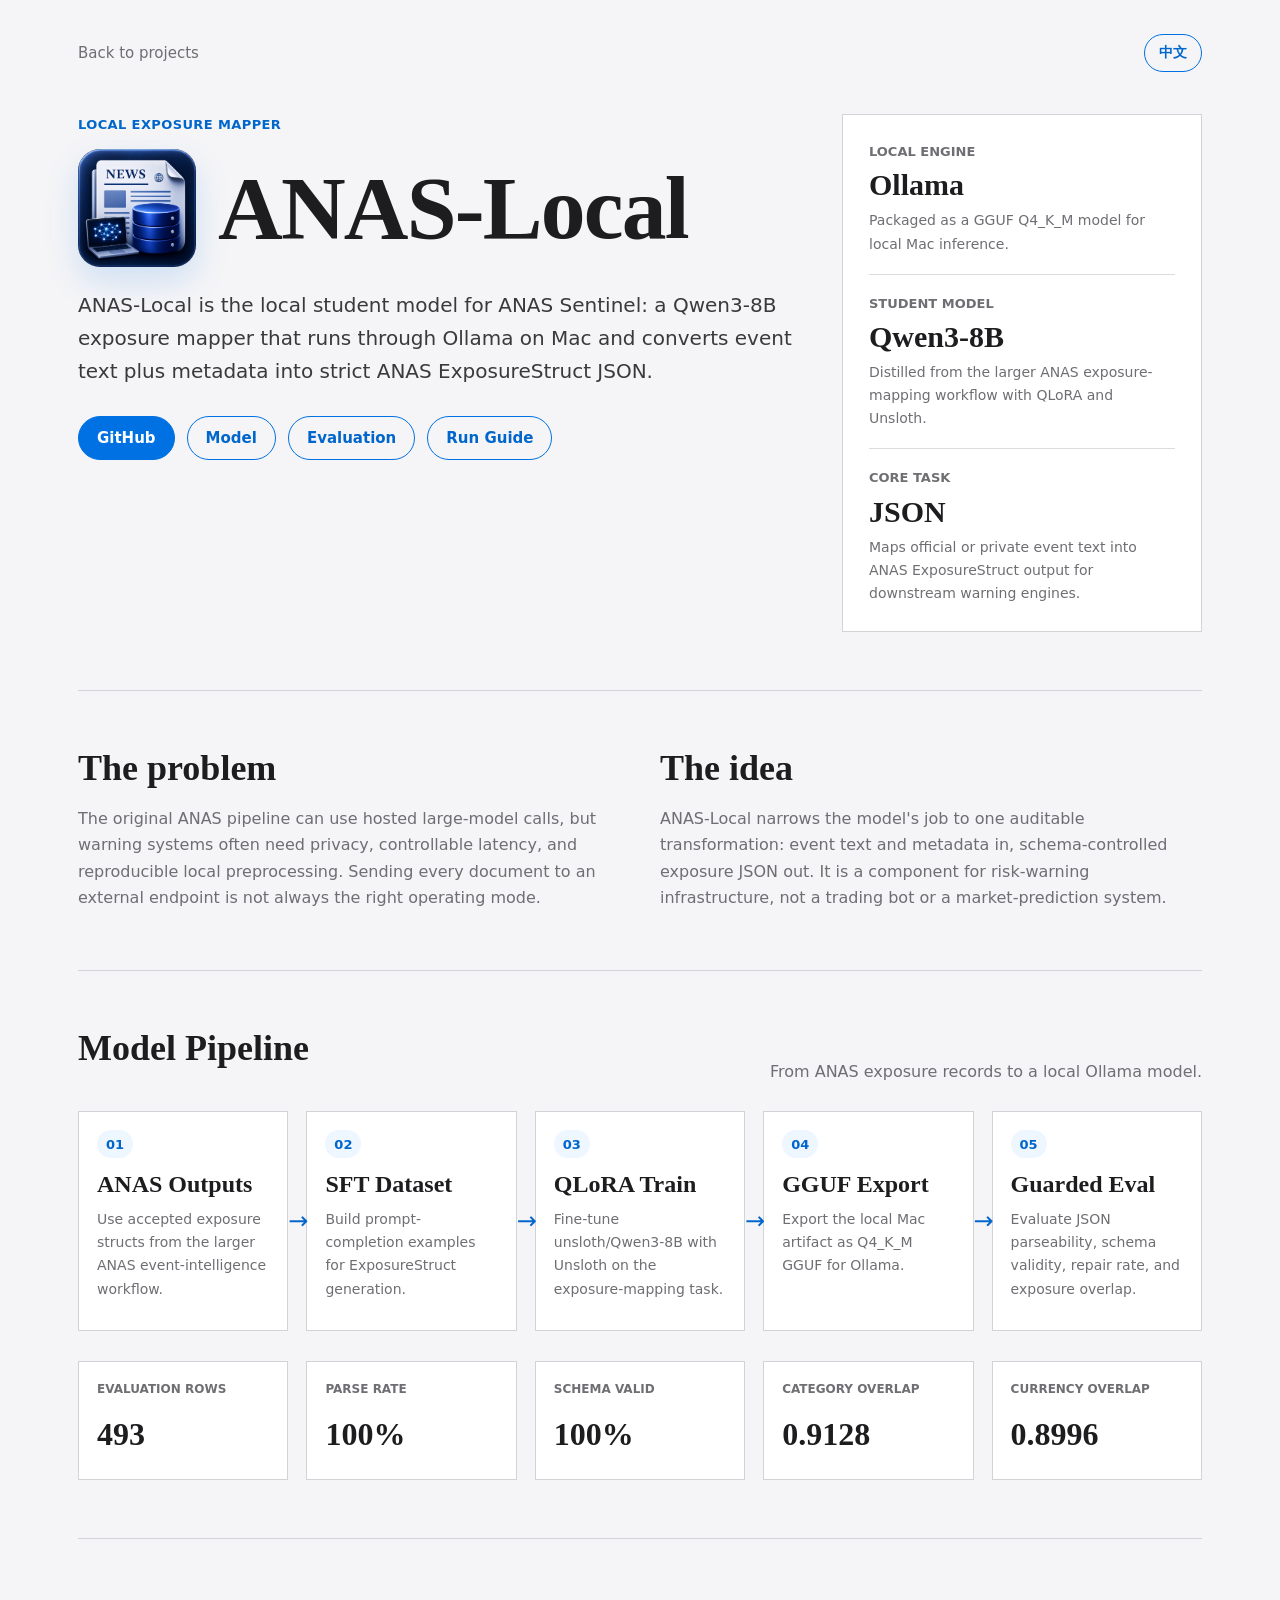
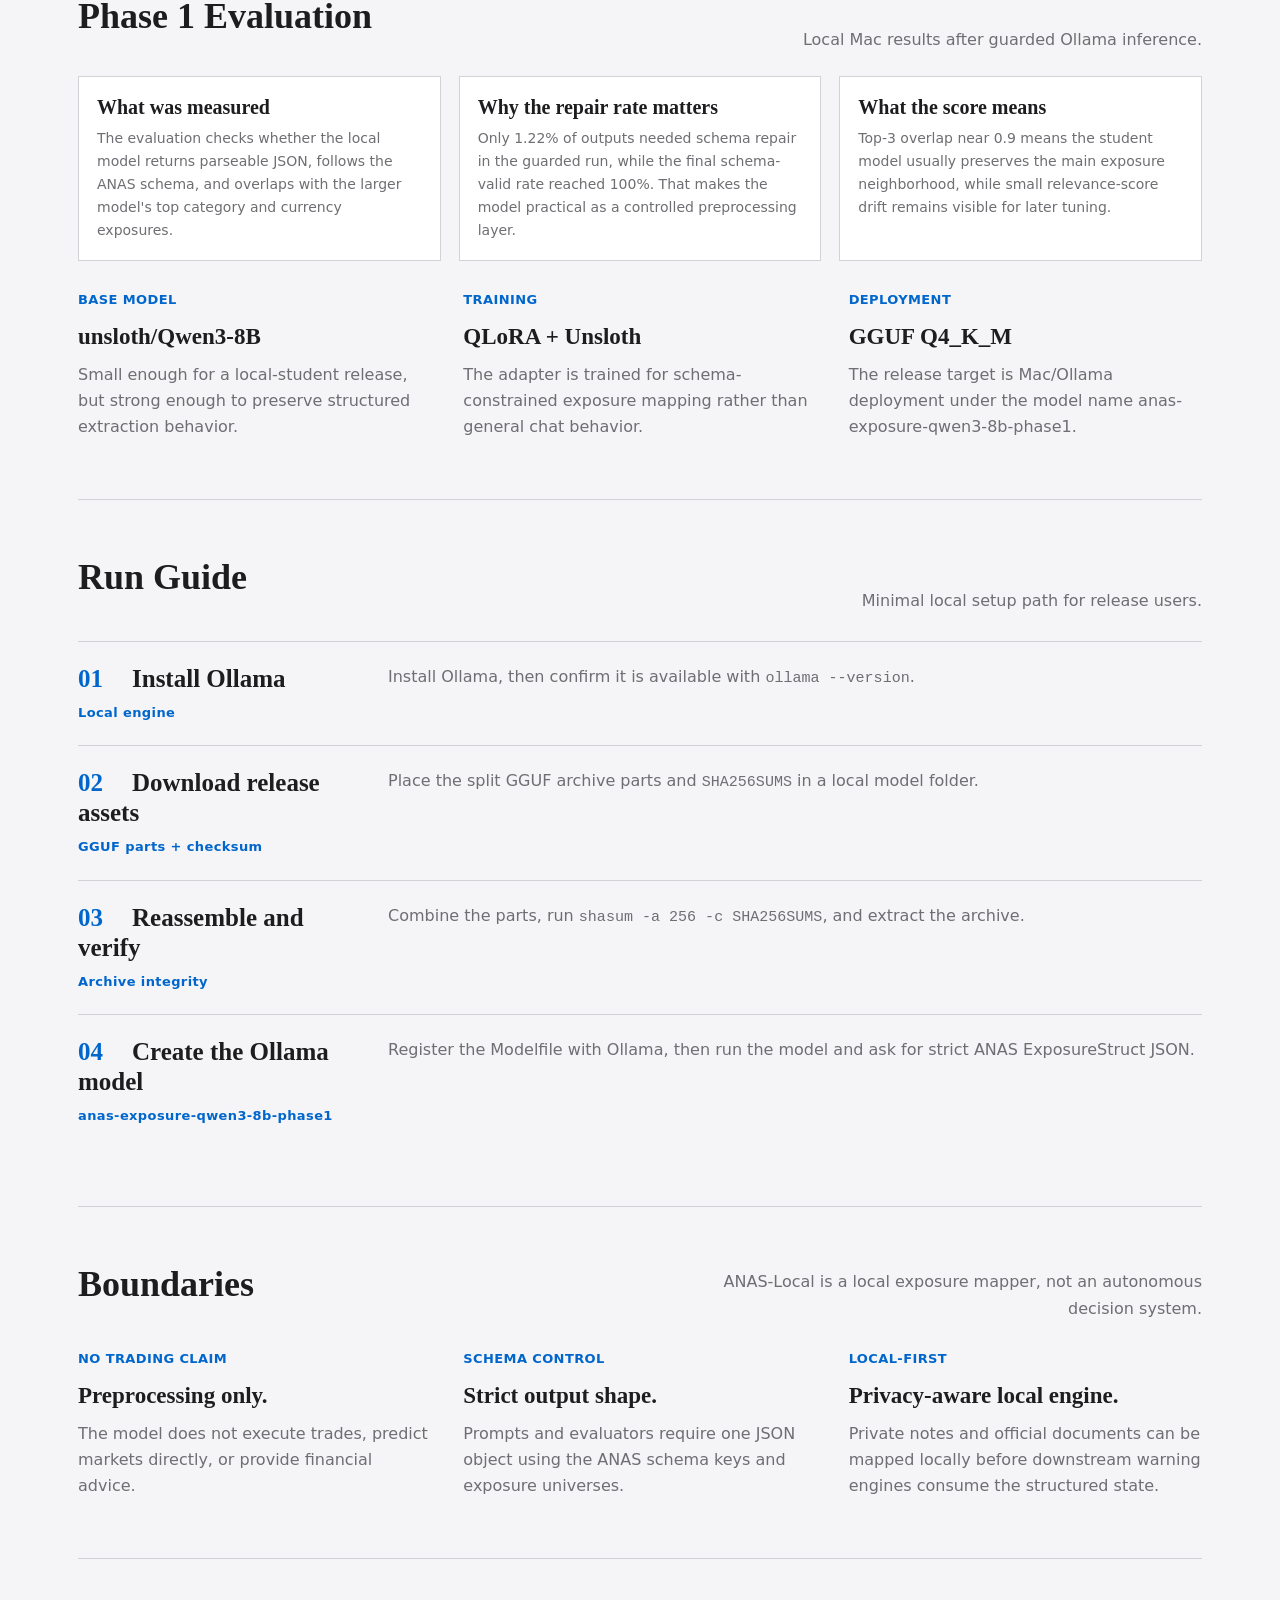
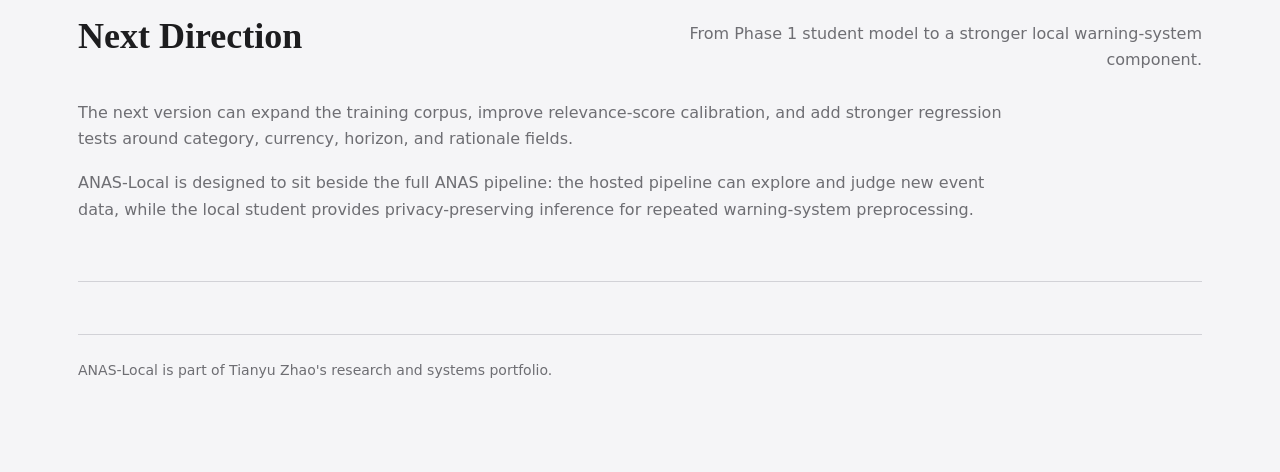
==== ANAS-Local/index.html @ 867d89ba "Initial personal site" ====
<!DOCTYPE html>
<html lang="en">
<head>
  <meta charset="UTF-8" />
  <meta name="viewport" content="width=device-width, initial-scale=1.0" />
  <title>ANAS-Local | Tianyu Zhao</title>
  <meta
    name="description"
    content="ANAS-Local project presentation: local-first Qwen3-8B exposure mapper, Ollama deployment, GGUF release, and schema-validated ANAS ExposureStruct output."
  />
  <link rel="stylesheet" href="assets/styles.css" />
</head>

<body>
  <main class="page">
    <header class="topbar">
      <a class="back-link" href="../index.html#projects">Back to projects</a>
      <button class="language-toggle" type="button">中文</button>
    </header>

    <section class="hero" id="overview">
      <div class="hero-copy">
        <p class="eyebrow">Local Exposure Mapper</p>
        <div class="brand-lockup">
          <img class="hero-logo" src="Logo.png" alt="ANAS-Local logo" />
          <h1>ANAS-Local</h1>
        </div>
        <p class="lead">
          ANAS-Local is the local student model for ANAS Sentinel: a Qwen3-8B
          exposure mapper that runs through Ollama on Mac and converts event text
          plus metadata into strict ANAS ExposureStruct JSON.
        </p>
        <div class="actions">
          <a class="button primary" href="https://github.com/TianyuZ-dev/ANAS_Sentinel" target="_blank" rel="noopener noreferrer">GitHub</a>
          <a class="button" href="#model">Model</a>
          <a class="button" href="#evaluation">Evaluation</a>
          <a class="button" href="#run-guide">Run Guide</a>
        </div>
      </div>

      <aside class="hero-panel" aria-label="Project summary">
        <div class="stat">
          <span>Local Engine</span>
          <strong>Ollama</strong>
          <p>Packaged as a GGUF Q4_K_M model for local Mac inference.</p>
        </div>
        <div class="stat">
          <span>Student Model</span>
          <strong>Qwen3-8B</strong>
          <p>Distilled from the larger ANAS exposure-mapping workflow with QLoRA and Unsloth.</p>
        </div>
        <div class="stat">
          <span>Core Task</span>
          <strong>JSON</strong>
          <p>Maps official or private event text into ANAS ExposureStruct output for downstream warning engines.</p>
        </div>
      </aside>
    </section>

    <section class="section feature-band" aria-label="Research problem">
      <article>
        <h2>The problem</h2>
        <p>
          The original ANAS pipeline can use hosted large-model calls, but warning
          systems often need privacy, controllable latency, and reproducible local
          preprocessing. Sending every document to an external endpoint is not
          always the right operating mode.
        </p>
      </article>
      <article>
        <h2>The idea</h2>
        <p>
          ANAS-Local narrows the model's job to one auditable transformation:
          event text and metadata in, schema-controlled exposure JSON out. It is
          a component for risk-warning infrastructure, not a trading bot or a
          market-prediction system.
        </p>
      </article>
    </section>

    <section class="section" id="model">
      <div class="section-header">
        <h2>Model Pipeline</h2>
        <p>From ANAS exposure records to a local Ollama model.</p>
      </div>
      <div class="pipeline-flow" aria-label="ANAS-Local training and release pipeline">
        <article class="pipeline-card" tabindex="0">
          <span class="pipeline-step">01</span>
          <h3>ANAS Outputs</h3>
          <p>Use accepted exposure structs from the larger ANAS event-intelligence workflow.</p>
          <div class="pipeline-detail">Training data starts from structured ANAS v1 outputs rather than raw prediction labels.</div>
        </article>
        <article class="pipeline-card" tabindex="0">
          <span class="pipeline-step">02</span>
          <h3>SFT Dataset</h3>
          <p>Build prompt-completion examples for ExposureStruct generation.</p>
          <div class="pipeline-detail">The dataset teaches the student model the ANAS schema, category universe, currency proxies, and rationale style.</div>
        </article>
        <article class="pipeline-card" tabindex="0">
          <span class="pipeline-step">03</span>
          <h3>QLoRA Train</h3>
          <p>Fine-tune unsloth/Qwen3-8B with Unsloth on the exposure-mapping task.</p>
          <div class="pipeline-detail">The LoRA adapter captures the narrow event-to-exposure behavior without retraining a full base model.</div>
        </article>
        <article class="pipeline-card" tabindex="0">
          <span class="pipeline-step">04</span>
          <h3>GGUF Export</h3>
          <p>Export the local Mac artifact as Q4_K_M GGUF for Ollama.</p>
          <div class="pipeline-detail">The release package includes split GGUF archives and SHA256 checksums for reproducible installation.</div>
        </article>
        <article class="pipeline-card" tabindex="0">
          <span class="pipeline-step">05</span>
          <h3>Guarded Eval</h3>
          <p>Evaluate JSON parseability, schema validity, repair rate, and exposure overlap.</p>
          <div class="pipeline-detail">A schema-repair guard keeps malformed local outputs from entering downstream warning logic.</div>
        </article>
      </div>
      <div class="metric-grid" aria-label="Phase 1 local evaluation metrics">
        <article class="metric"><span>Evaluation rows</span><strong>493</strong></article>
        <article class="metric"><span>Parse rate</span><strong>100%</strong></article>
        <article class="metric"><span>Schema valid</span><strong>100%</strong></article>
        <article class="metric"><span>Category overlap</span><strong>0.9128</strong></article>
        <article class="metric"><span>Currency overlap</span><strong>0.8996</strong></article>
      </div>
    </section>

    <section class="section" id="evaluation">
      <div class="section-header">
        <h2>Phase 1 Evaluation</h2>
        <p>Local Mac results after guarded Ollama inference.</p>
      </div>
      <div class="dashboard-description" aria-label="How to read the ANAS-Local evaluation">
        <article>
          <strong>What was measured</strong>
          <p>The evaluation checks whether the local model returns parseable JSON, follows the ANAS schema, and overlaps with the larger model's top category and currency exposures.</p>
        </article>
        <article>
          <strong>Why the repair rate matters</strong>
          <p>Only 1.22% of outputs needed schema repair in the guarded run, while the final schema-valid rate reached 100%. That makes the model practical as a controlled preprocessing layer.</p>
        </article>
        <article>
          <strong>What the score means</strong>
          <p>Top-3 overlap near 0.9 means the student model usually preserves the main exposure neighborhood, while small relevance-score drift remains visible for later tuning.</p>
        </article>
      </div>
      <div class="finding-grid">
        <article>
          <p class="tag">Base model</p>
          <h3>unsloth/Qwen3-8B</h3>
          <p>Small enough for a local-student release, but strong enough to preserve structured extraction behavior.</p>
        </article>
        <article>
          <p class="tag">Training</p>
          <h3>QLoRA + Unsloth</h3>
          <p>The adapter is trained for schema-constrained exposure mapping rather than general chat behavior.</p>
        </article>
        <article>
          <p class="tag">Deployment</p>
          <h3>GGUF Q4_K_M</h3>
          <p>The release target is Mac/Ollama deployment under the model name anas-exposure-qwen3-8b-phase1.</p>
        </article>
      </div>
    </section>

    <section class="section case-section" id="run-guide">
      <div class="section-header">
        <h2>Run Guide</h2>
        <p>Minimal local setup path for release users.</p>
      </div>
      <ol class="case-process">
        <li>
          <div>
            <strong>Install Ollama</strong>
            <small>Local engine</small>
          </div>
          <span>Install Ollama, then confirm it is available with <span class="code-pill">ollama --version</span>.</span>
        </li>
        <li>
          <div>
            <strong>Download release assets</strong>
            <small>GGUF parts + checksum</small>
          </div>
          <span>Place the split GGUF archive parts and <span class="code-pill">SHA256SUMS</span> in a local model folder.</span>
        </li>
        <li>
          <div>
            <strong>Reassemble and verify</strong>
            <small>Archive integrity</small>
          </div>
          <span>Combine the parts, run <span class="code-pill">shasum -a 256 -c SHA256SUMS</span>, and extract the archive.</span>
        </li>
        <li>
          <div>
            <strong>Create the Ollama model</strong>
            <small>anas-exposure-qwen3-8b-phase1</small>
          </div>
          <span>Register the Modelfile with Ollama, then run the model and ask for strict ANAS ExposureStruct JSON.</span>
        </li>
      </ol>
    </section>

    <section class="section" id="quality">
      <div class="section-header">
        <h2>Boundaries</h2>
        <p>ANAS-Local is a local exposure mapper, not an autonomous decision system.</p>
      </div>
      <div class="finding-grid">
        <article>
          <p class="tag">No trading claim</p>
          <h3>Preprocessing only.</h3>
          <p>The model does not execute trades, predict markets directly, or provide financial advice.</p>
        </article>
        <article>
          <p class="tag">Schema control</p>
          <h3>Strict output shape.</h3>
          <p>Prompts and evaluators require one JSON object using the ANAS schema keys and exposure universes.</p>
        </article>
        <article>
          <p class="tag">Local-first</p>
          <h3>Privacy-aware local engine.</h3>
          <p>Private notes and official documents can be mapped locally before downstream warning engines consume the structured state.</p>
        </article>
      </div>
    </section>

    <section class="section future-section" id="future">
      <div class="section-header">
        <h2>Next Direction</h2>
        <p>From Phase 1 student model to a stronger local warning-system component.</p>
      </div>
      <div class="future-copy">
        <p>
          The next version can expand the training corpus, improve relevance-score calibration,
          and add stronger regression tests around category, currency, horizon, and rationale fields.
        </p>
        <p>
          ANAS-Local is designed to sit beside the full ANAS pipeline: the hosted pipeline can
          explore and judge new event data, while the local student provides privacy-preserving
          inference for repeated warning-system preprocessing.
        </p>
      </div>
    </section>

    <footer>
      ANAS-Local is part of Tianyu Zhao's research and systems portfolio.
    </footer>
  </main>

  <script src="assets/main.js"></script>
  <script src="../assets/i18n.js"></script>
</body>
</html>
---- ANAS-Local/assets/styles.css ----
:root {
  --bg: #f5f5f7;
  --paper: #ffffff;
  --ink: #1d1d1f;
  --muted: #6e6e73;
  --line: #d2d2d7;
  --accent: #0071e3;
  --accent-dark: #0066cc;
  --steel: #354154;
  --soft-blue: #eef6ff;
  --soft-red: #fff3f1;
  --shadow: 0 24px 70px rgba(31, 36, 40, 0.10);
}

* { box-sizing: border-box; }
html { scroll-behavior: smooth; }
body {
  margin: 0;
  background: var(--bg);
  color: var(--ink);
  font-family: Inter, ui-sans-serif, system-ui, -apple-system, BlinkMacSystemFont, "Segoe UI", sans-serif;
  line-height: 1.65;
}
a { color: var(--accent-dark); text-decoration: none; }
a:hover { color: var(--muted); }
.page { width: min(100%, 1180px); margin: 0 auto; padding: 34px 28px 90px; }
.topbar { display: flex; align-items: center; justify-content: space-between; gap: 20px; padding-bottom: 42px; }
.back-link { color: var(--muted); font-size: 15px; }
.language-toggle { min-height: 38px; padding: 0 14px; border: 1px solid var(--accent); border-radius: 999px; background: transparent; color: var(--accent-dark); cursor: pointer; font: inherit; font-size: 14px; font-weight: 700; }
.language-toggle:hover { border-color: var(--ink); color: var(--ink); }
.hero { display: grid; grid-template-columns: minmax(0, 1fr) 360px; gap: 48px; align-items: stretch; padding-bottom: 58px; border-bottom: 1px solid var(--line); }
.hero-copy { min-width: 0; }
.eyebrow, .tag { margin: 0 0 14px; color: var(--accent-dark); font-size: 13px; font-weight: 700; letter-spacing: 0.03em; text-transform: uppercase; }
h1, h2, h3 { margin: 0; font-family: Georgia, "Times New Roman", serif; line-height: 1.08; }
.brand-lockup { display: flex; align-items: center; gap: 22px; flex-wrap: wrap; }
.hero-logo { width: clamp(74px, 10vw, 118px); height: clamp(74px, 10vw, 118px); object-fit: contain; border-radius: 22px; box-shadow: 0 14px 34px rgba(0, 113, 227, 0.16); }
h1 { max-width: 100%; font-size: clamp(54px, 7vw, 96px); letter-spacing: -0.02em; overflow-wrap: anywhere; }
h2 { margin-bottom: 18px; font-size: 36px; }
h3 { margin-bottom: 12px; font-size: 23px; }
p { margin: 0; color: var(--muted); }
.lead { max-width: 820px; margin-top: 22px; color: #3a3a3c; font-size: 20px; }
.actions { display: flex; flex-wrap: wrap; gap: 12px; margin-top: 28px; }
.button { display: inline-flex; align-items: center; justify-content: center; min-height: 44px; padding: 0 18px; border: 1px solid var(--accent); border-radius: 999px; color: var(--accent-dark); font-size: 15px; font-weight: 700; }
.button.primary { background: var(--accent); color: #ffffff; }
.button:hover { border-color: var(--ink); color: var(--ink); }
.button.primary:hover { background: var(--ink); color: #ffffff; }
.hero-panel { display: grid; gap: 18px; padding: 26px; border: 1px solid var(--line); background: var(--paper); }
.stat { padding-bottom: 18px; border-bottom: 1px solid rgba(210, 210, 215, 0.76); }
.stat:last-child { padding-bottom: 0; border-bottom: 0; }
.stat span { display: block; color: var(--muted); font-size: 13px; font-weight: 700; text-transform: uppercase; }
.stat strong { display: block; margin-top: 6px; font-family: Georgia, "Times New Roman", serif; font-size: 30px; line-height: 1.1; }
.stat p { margin-top: 8px; font-size: 14px; }
.section { padding: 58px 0; border-bottom: 1px solid var(--line); }
.section-header { display: flex; align-items: end; justify-content: space-between; gap: 24px; margin-bottom: 26px; }
.section-header p { max-width: 520px; text-align: right; }
.feature-band, .finding-grid, .metric-grid { display: grid; grid-template-columns: repeat(2, minmax(0, 1fr)); gap: 40px; }
.finding-grid { grid-template-columns: repeat(3, minmax(0, 1fr)); gap: 32px; }
.metric-grid { grid-template-columns: repeat(5, minmax(0, 1fr)); gap: 18px; margin-top: 30px; }
.metric { padding: 18px; border: 1px solid var(--line); background: var(--paper); }
.metric span { display: block; color: var(--muted); font-size: 12px; font-weight: 700; text-transform: uppercase; }
.metric strong { display: block; margin-top: 8px; font-family: Georgia, "Times New Roman", serif; font-size: 32px; }
.pipeline-flow { display: grid; grid-template-columns: repeat(5, minmax(0, 1fr)); gap: 18px; align-items: stretch; }
.pipeline-card { position: relative; min-height: 220px; padding: 18px; border: 1px solid var(--line); background: var(--paper); outline: none; transition: border-color 180ms ease, box-shadow 180ms ease, transform 180ms ease; }
.pipeline-card::after { position: absolute; top: 50%; right: -21px; z-index: 2; color: var(--accent-dark); font-size: 24px; line-height: 1; content: "→"; transform: translateY(-50%); }
.pipeline-card:last-child::after { content: ""; }
.pipeline-card:hover, .pipeline-card:focus-visible { border-color: rgba(0, 113, 227, 0.4); box-shadow: 0 16px 38px rgba(31, 36, 40, 0.10); transform: translateY(-2px); }
.pipeline-step { display: inline-flex; align-items: center; justify-content: center; width: 36px; height: 28px; border-radius: 999px; background: var(--soft-blue); color: var(--accent-dark); font-size: 13px; font-weight: 800; }
.pipeline-card h3 { margin-top: 14px; margin-bottom: 10px; font-size: 24px; }
.pipeline-card p { font-size: 14px; }
.pipeline-detail { position: absolute; inset: auto 12px 12px; min-height: 94px; padding: 12px; border: 1px solid rgba(210, 210, 215, 0.86); background: rgba(245, 245, 247, 0.96); color: var(--muted); font-size: 13px; line-height: 1.45; opacity: 0; pointer-events: none; transform: translateY(8px); transition: opacity 180ms ease, transform 180ms ease; }
.pipeline-card:hover .pipeline-detail, .pipeline-card:focus-visible .pipeline-detail { opacity: 1; transform: translateY(0); }
.code-pill { color: var(--ink); font-family: "SFMono-Regular", Consolas, "Liberation Mono", monospace; font-size: 0.94em; }
.case-process { display: grid; gap: 0; margin: 0; padding: 0; list-style: none; counter-reset: case; }
.case-process li { display: grid; grid-template-columns: 280px minmax(0, 1fr); gap: 30px; padding: 22px 0; border-top: 1px solid var(--line); counter-increment: case; }
.case-process strong { display: block; color: var(--ink); font-family: Georgia, "Times New Roman", serif; font-size: 25px; line-height: 1.2; }
.case-process strong::before { display: inline-block; min-width: 42px; margin-right: 12px; color: var(--accent-dark); content: counter(case, decimal-leading-zero); }
.case-process small { display: block; margin-top: 8px; color: var(--accent-dark); font-size: 13px; font-weight: 700; letter-spacing: 0.03em; }
.case-process span { color: var(--muted); }
.dashboard-description { display: grid; grid-template-columns: repeat(3, minmax(0, 1fr)); gap: 18px; margin: -4px 0 28px; }
.dashboard-description article { padding: 18px; border: 1px solid var(--line); background: var(--paper); }
.dashboard-description strong { display: block; margin-bottom: 8px; color: var(--ink); font-family: Georgia, "Times New Roman", serif; font-size: 20px; line-height: 1.2; }
.dashboard-description p { font-size: 14px; }
.dashboard-frame { overflow: hidden; border: 1px solid var(--line); background: var(--paper); box-shadow: var(--shadow); }
.dashboard-frame + .dashboard-frame { margin-top: 34px; }
.dashboard-frame-header { display: flex; align-items: center; justify-content: space-between; gap: 22px; padding: 18px 22px; border-bottom: 1px solid var(--line); background: linear-gradient(180deg, #ffffff 0%, #f7f9fb 100%); }
.dashboard-frame-header strong, .dashboard-frame-header span { display: block; }
.dashboard-frame-header span { color: var(--muted); font-size: 14px; }
.status-pills { display: flex; flex-wrap: wrap; justify-content: flex-end; gap: 8px; }
.status-pills span { display: inline-flex; align-items: center; min-height: 32px; padding: 7px 10px; border: 1px solid rgba(0, 113, 227, 0.16); border-radius: 999px; background: var(--soft-blue); color: var(--accent-dark); font-size: 13px; }
.status-pills span.warn { border-color: rgba(180, 70, 50, 0.18); background: var(--soft-red); color: #9b3528; }
.dashboard-canvas { display: flex; justify-content: center; overflow-x: auto; padding: 22px; background: #ffffff; }
.dashboard-canvas .tableauPlaceholder { width: 100%; min-width: 0; }
.future-copy { display: grid; gap: 18px; max-width: 930px; }
footer { margin-top: 52px; padding-top: 24px; border-top: 1px solid var(--line); color: var(--muted); font-size: 14px; }

@media (max-width: 900px) {
  .hero, .feature-band, .finding-grid, .metric-grid { grid-template-columns: 1fr; }
  .dashboard-description { grid-template-columns: 1fr; }
  .pipeline-flow { grid-template-columns: 1fr; }
  .pipeline-card { min-height: 0; padding-right: 58px; }
  .pipeline-card::after { top: auto; right: 28px; bottom: -24px; transform: rotate(90deg); }
  .pipeline-card:last-child::after { content: ""; }
  .pipeline-detail { position: static; margin-top: 14px; opacity: 1; transform: none; }
  .section-header, .dashboard-frame-header { display: block; }
  .section-header p { margin-top: 10px; text-align: left; }
  .status-pills { justify-content: flex-start; margin-top: 12px; }
  .case-process li { grid-template-columns: 1fr; gap: 8px; }
}
@media (max-width: 620px) {
  .page { padding: 24px 20px 70px; }
  .brand-lockup { gap: 16px; }
  .hero-logo { width: 66px; height: 66px; border-radius: 18px; }
  .topbar { padding-bottom: 28px; }
  h1 { font-size: 54px; }
  h2 { font-size: 30px; }
  .dashboard-canvas { padding: 12px; }
}
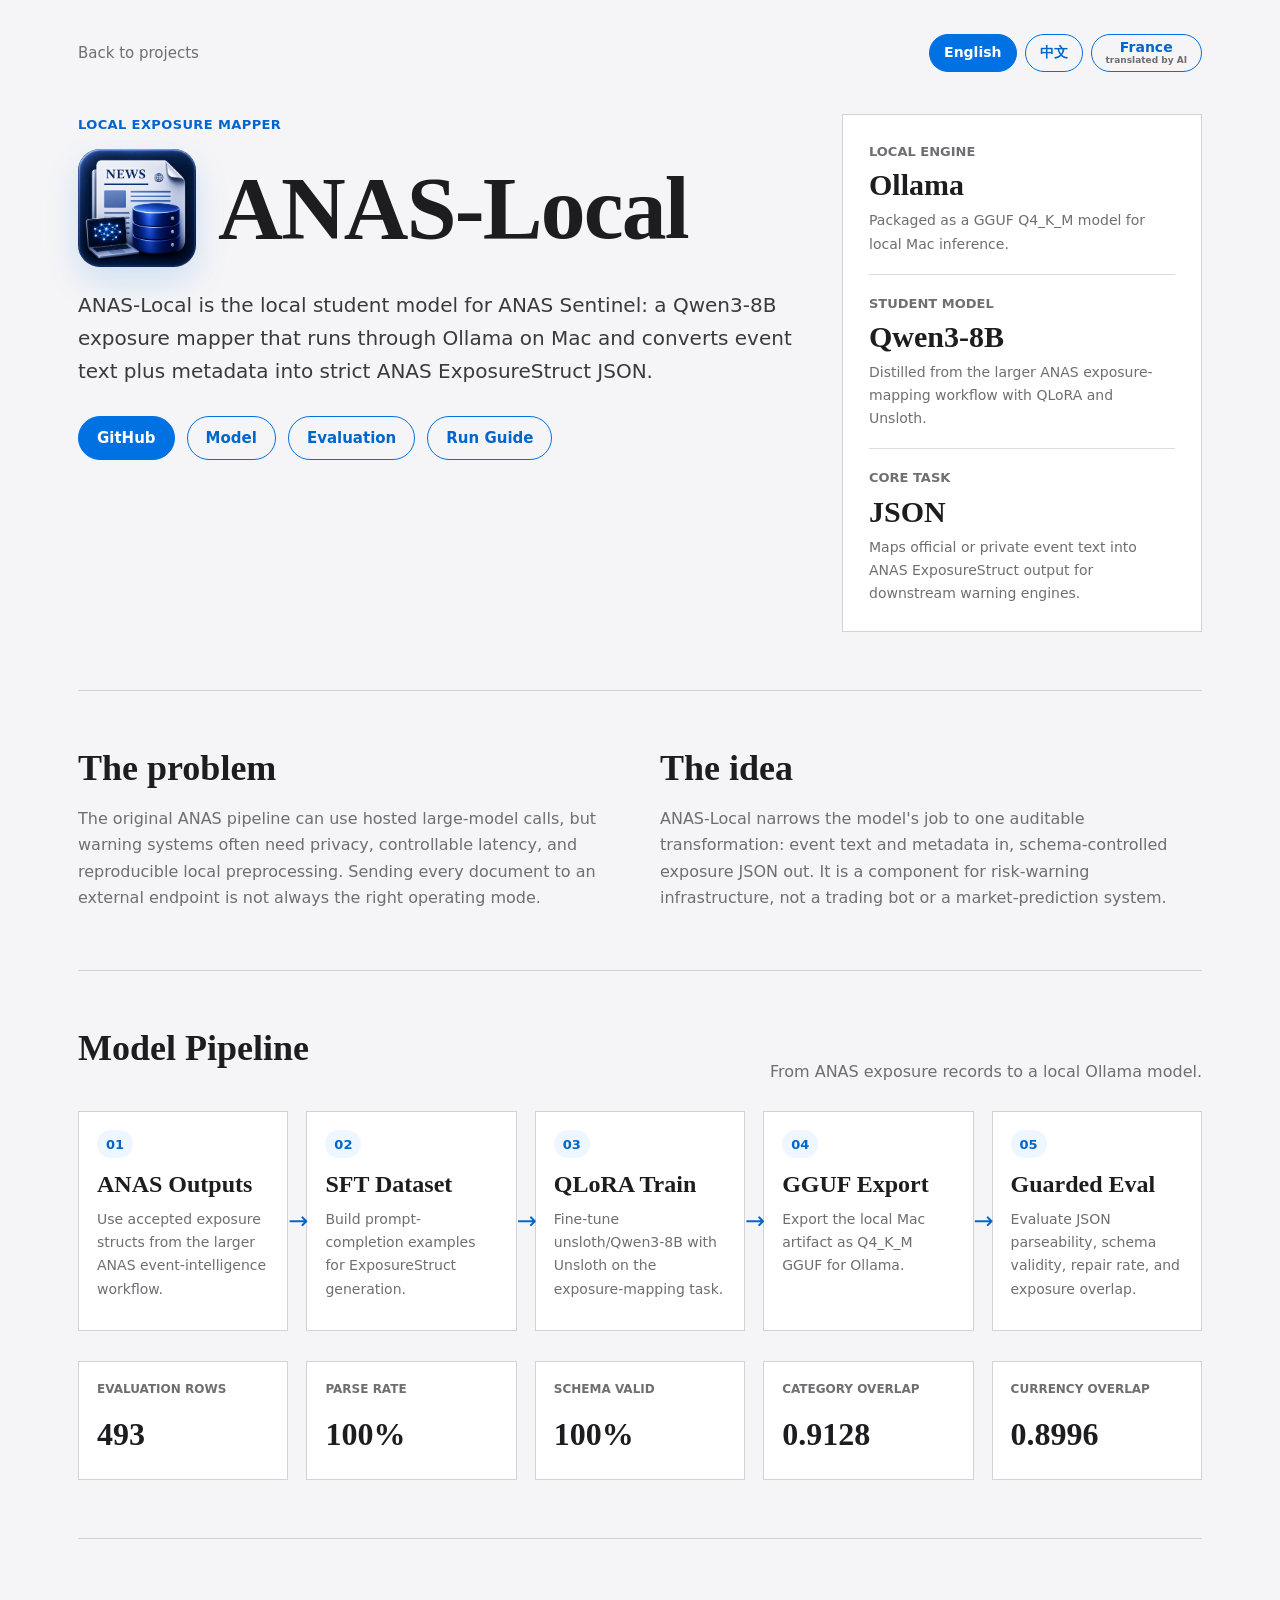
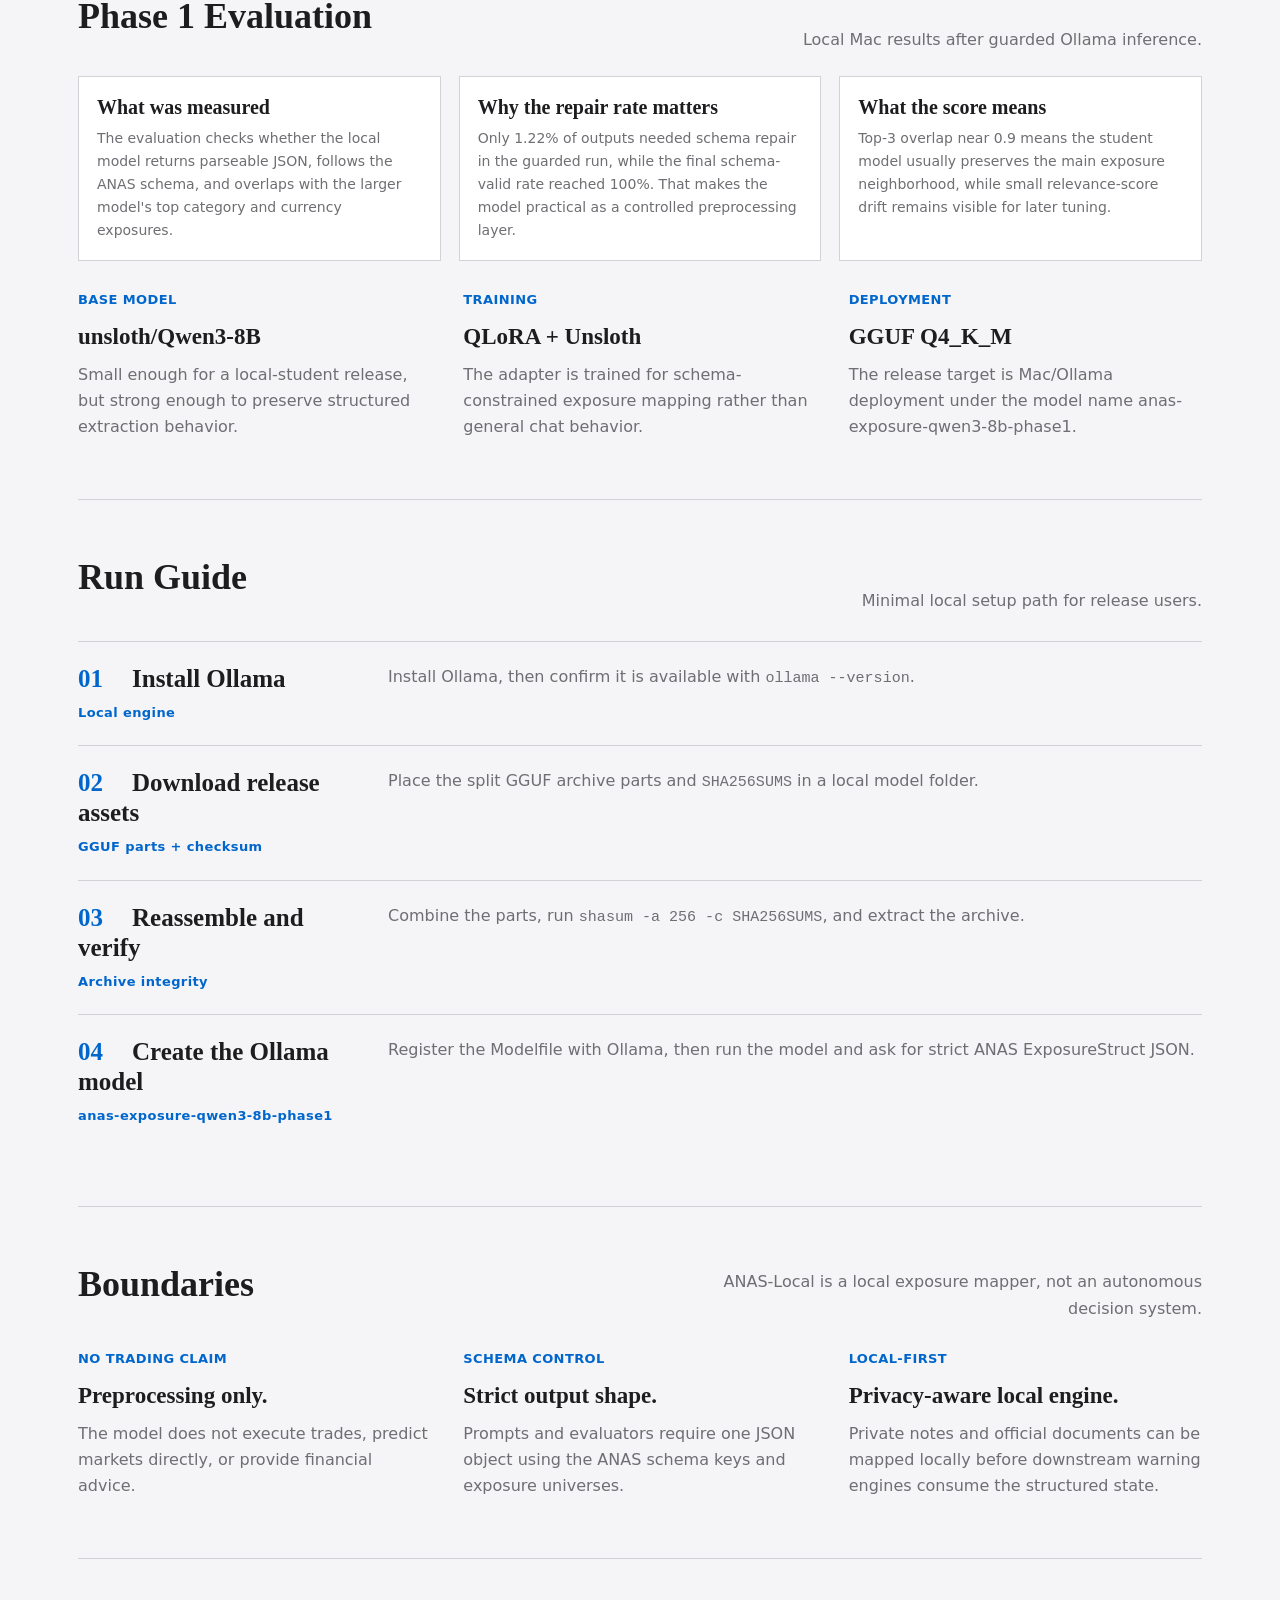
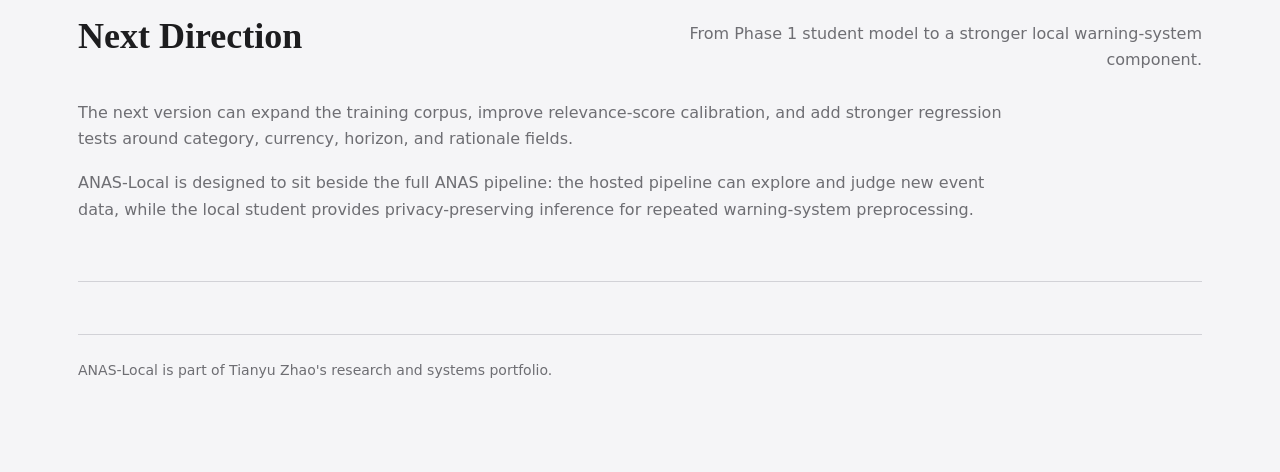
==== commit d940033d: "Add French language selector" ====
--- a/ANAS-Local/index.html
+++ b/ANAS-Local/index.html
@@ -15,7 +15,14 @@
   <main class="page">
     <header class="topbar">
       <a class="back-link" href="../index.html#projects">Back to projects</a>
-      <button class="language-toggle" type="button">中文</button>
+      <div class="language-controls" aria-label="Language selector">
+        <button class="language-toggle" type="button" data-lang-target="en">English</button>
+        <button class="language-toggle" type="button" data-lang-target="zh">中文</button>
+        <button class="language-toggle" type="button" data-lang-target="fr">
+          <span>France</span>
+          <small>translated by AI</small>
+        </button>
+      </div>
     </header>
 
     <section class="hero" id="overview">
--- a/ANAS-Local/assets/styles.css
+++ b/ANAS-Local/assets/styles.css
@@ -26,8 +26,12 @@
 .page { width: min(100%, 1180px); margin: 0 auto; padding: 34px 28px 90px; }
 .topbar { display: flex; align-items: center; justify-content: space-between; gap: 20px; padding-bottom: 42px; }
 .back-link { color: var(--muted); font-size: 15px; }
-.language-toggle { min-height: 38px; padding: 0 14px; border: 1px solid var(--accent); border-radius: 999px; background: transparent; color: var(--accent-dark); cursor: pointer; font: inherit; font-size: 14px; font-weight: 700; }
+.language-controls { display: flex; flex-wrap: wrap; gap: 8px; align-items: center; justify-content: flex-end; }
+.language-toggle { display: inline-flex; flex-direction: column; align-items: center; justify-content: center; gap: 1px; min-height: 38px; padding: 0 14px; border: 1px solid var(--accent); border-radius: 999px; background: transparent; color: var(--accent-dark); cursor: pointer; font: inherit; font-size: 14px; font-weight: 700; line-height: 1.1; }
 .language-toggle:hover { border-color: var(--ink); color: var(--ink); }
+.language-toggle.active { background: var(--accent); color: #ffffff; }
+.language-toggle small { color: var(--muted); font-size: 9px; font-weight: 600; letter-spacing: 0; text-transform: none; }
+.language-toggle.active small { color: rgba(255, 255, 255, 0.82); }
 .hero { display: grid; grid-template-columns: minmax(0, 1fr) 360px; gap: 48px; align-items: stretch; padding-bottom: 58px; border-bottom: 1px solid var(--line); }
 .hero-copy { min-width: 0; }
 .eyebrow, .tag { margin: 0 0 14px; color: var(--accent-dark); font-size: 13px; font-weight: 700; letter-spacing: 0.03em; text-transform: uppercase; }
